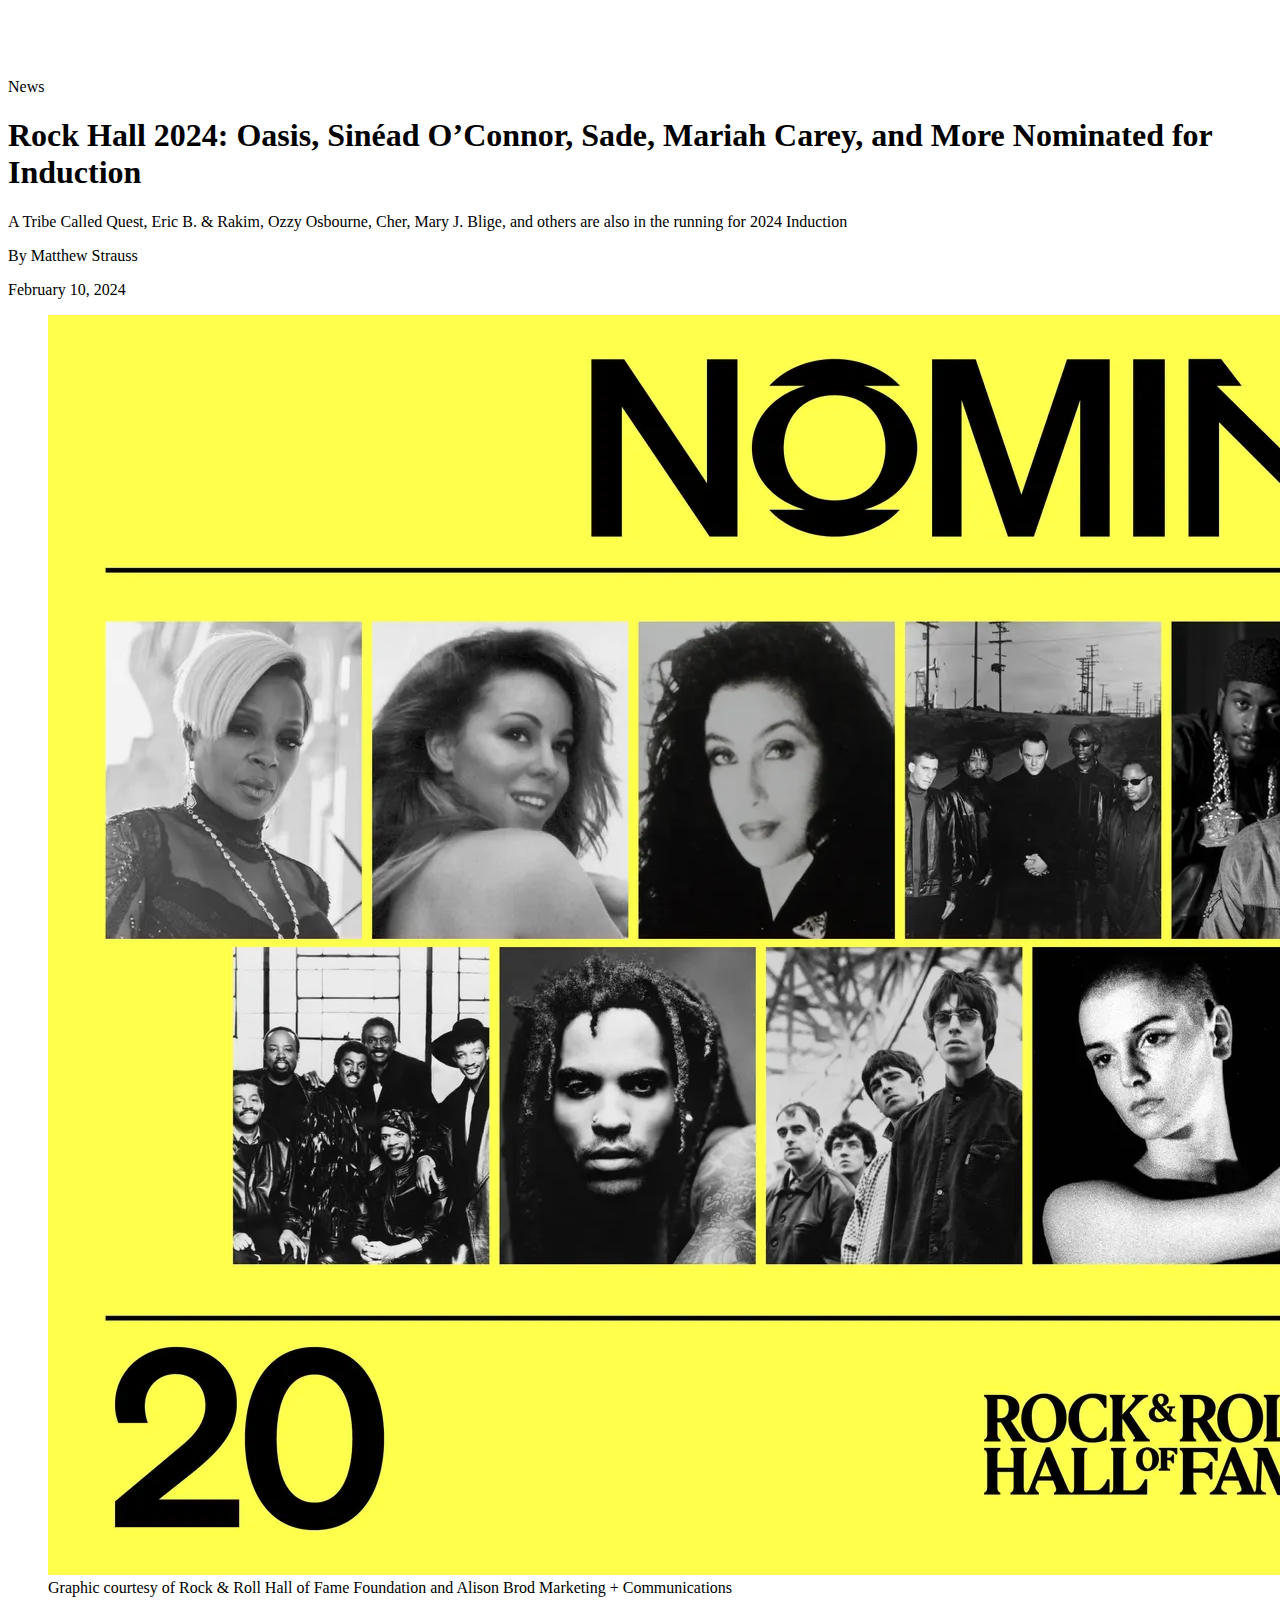
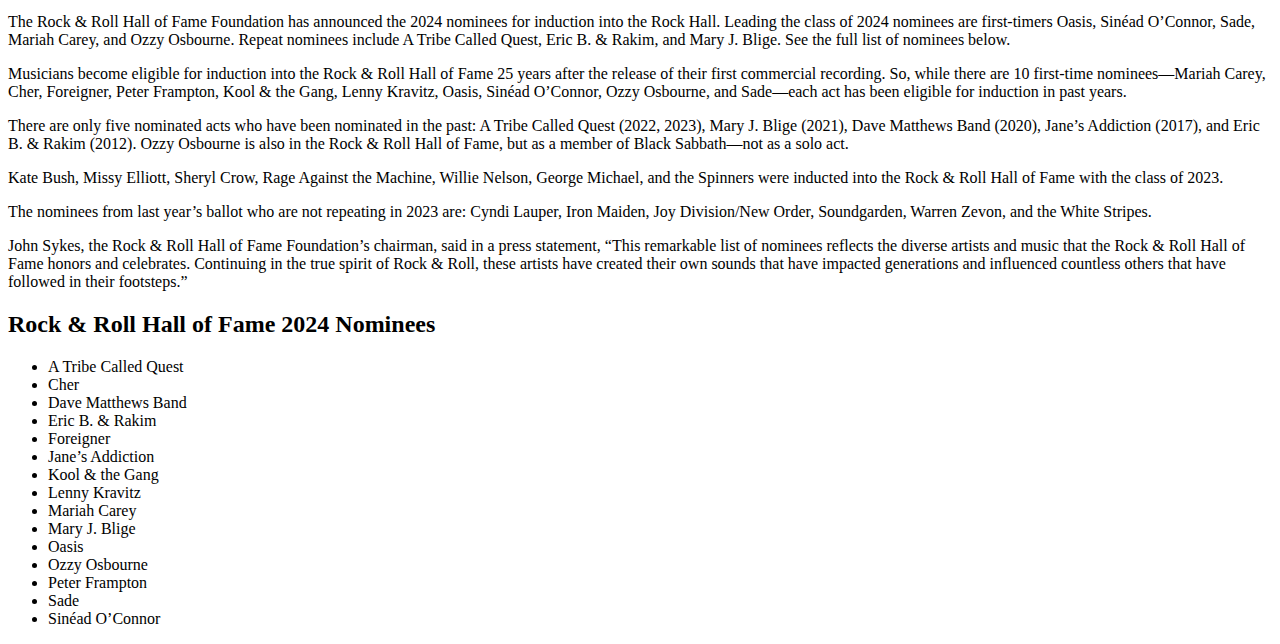
==== screenshot/index.html @ 65d8dad9 "added content to index" ====
<!DOCTYPE html>
<html lang="en">
<head>
    <meta charset="UTF-8">
    <meta name="viewport" content="width=device-width, initial-scale=1.0">
    <title>2024 Rock hall nominees</title>
    <link rel="stylesheet" href="css/style.css">

    <link rel="preconnect" href="https://fonts.googleapis.com">
    <link rel="preconnect" href="https://fonts.gstatic.com" crossorigin>
    <link href="https://fonts.googleapis.com/css2?family=Open+Sans:ital,wdth,wght@0,75..100,300..800;1,75..100,300..800&family=Vesper+Libre:wght@400;700&display=swap" rel="stylesheet">
</head>

<header>
    <img src="/images/pitchfork-logo.svg" alt="">
</header>

<body>
    <main>
    <article>
        <p> News </p>
        <h1>Rock Hall 2024: Oasis, Sinéad O’Connor, Sade, Mariah Carey, and More Nominated for Induction</h1>

        <p>A Tribe Called Quest, Eric B. & Rakim, Ozzy Osbourne, Cher, Mary J. Blige, and others are also in the running for 2024 Induction</p>

        <p> By Matthew Strauss</p>

        <p>February 10, 2024</p>
   
    
        <figure>
            <img src="/images/rock-hall-of-fame-2024.webp" alt="">
            <figcaption>Graphic courtesy of Rock & Roll Hall of Fame Foundation and Alison Brod Marketing + Communications</figcaption>
        </figure>
   
        <p>The Rock & Roll Hall of Fame Foundation has announced the 2024 nominees for induction into the Rock Hall. Leading the class of 2024 nominees are first-timers Oasis, Sinéad O’Connor, Sade, Mariah Carey, and Ozzy Osbourne. Repeat nominees include A Tribe Called Quest, Eric B. & Rakim, and Mary J. Blige. See the full list of nominees below.</p>

        <p>Musicians become eligible for induction into the Rock & Roll Hall of Fame 25 years after the release of their first commercial recording. So, while there are 10 first-time nominees—Mariah Carey, Cher, Foreigner, Peter Frampton, Kool & the Gang, Lenny Kravitz, Oasis, Sinéad O’Connor, Ozzy Osbourne, and Sade—each act has been eligible for induction in past years.</p>

        <p>There are only five nominated acts who have been nominated in the past: A Tribe Called Quest (2022, 2023), Mary J. Blige (2021), Dave Matthews Band (2020), Jane’s Addiction (2017), and Eric B. & Rakim (2012). Ozzy Osbourne is also in the Rock & Roll Hall of Fame, but as a member of Black Sabbath—not as a solo act.</p>

        <p>Kate Bush, Missy Elliott, Sheryl Crow, Rage Against the Machine, Willie Nelson, George Michael, and the Spinners were inducted into the Rock & Roll Hall of Fame with the class of 2023.</p>

        <p>The nominees from last year’s ballot who are not repeating in 2023 are: Cyndi Lauper, Iron Maiden, Joy Division/New Order, Soundgarden, Warren Zevon, and the White Stripes.</p>

        <p>John Sykes, the Rock & Roll Hall of Fame Foundation’s chairman, said in a press statement, “This remarkable list of nominees reflects the diverse artists and music that the Rock & Roll Hall of Fame honors and celebrates. Continuing in the true spirit of Rock & Roll, these artists have created their own sounds that have impacted generations and influenced countless others that have followed in their footsteps.”</p>

        <h2>Rock & Roll Hall of Fame 2024 Nominees </h2>

        <ul>
            <li>A Tribe Called Quest</li>
            <li>Cher</li>
            <li>Dave Matthews Band</li>
            <li>Eric B. & Rakim</li>
            <li>Foreigner</li>
            <li>Jane’s Addiction</li>
            <li>Kool & the Gang</li>
            <li>Lenny Kravitz</li>
            <li>Mariah Carey</li>
            <li>Mary J. Blige</li>
            <li>Oasis</li>
            <li>Ozzy Osbourne</li>
            <li>Peter Frampton</li>
            <li>Sade</li>
            <li>Sinéad O’Connor</li>
        </ul>

        <link rel="Visit Pitchfork for original article." href="https://pitchfork.com/news/rock-hall-2024-oasis-sinead-oconnor-sade-mariah-carey-nominated-for-induction/ ">
          
   
    </article>

    

          
    
    




      

      



      

      
   
    
    </main>
    
</body>
</html>
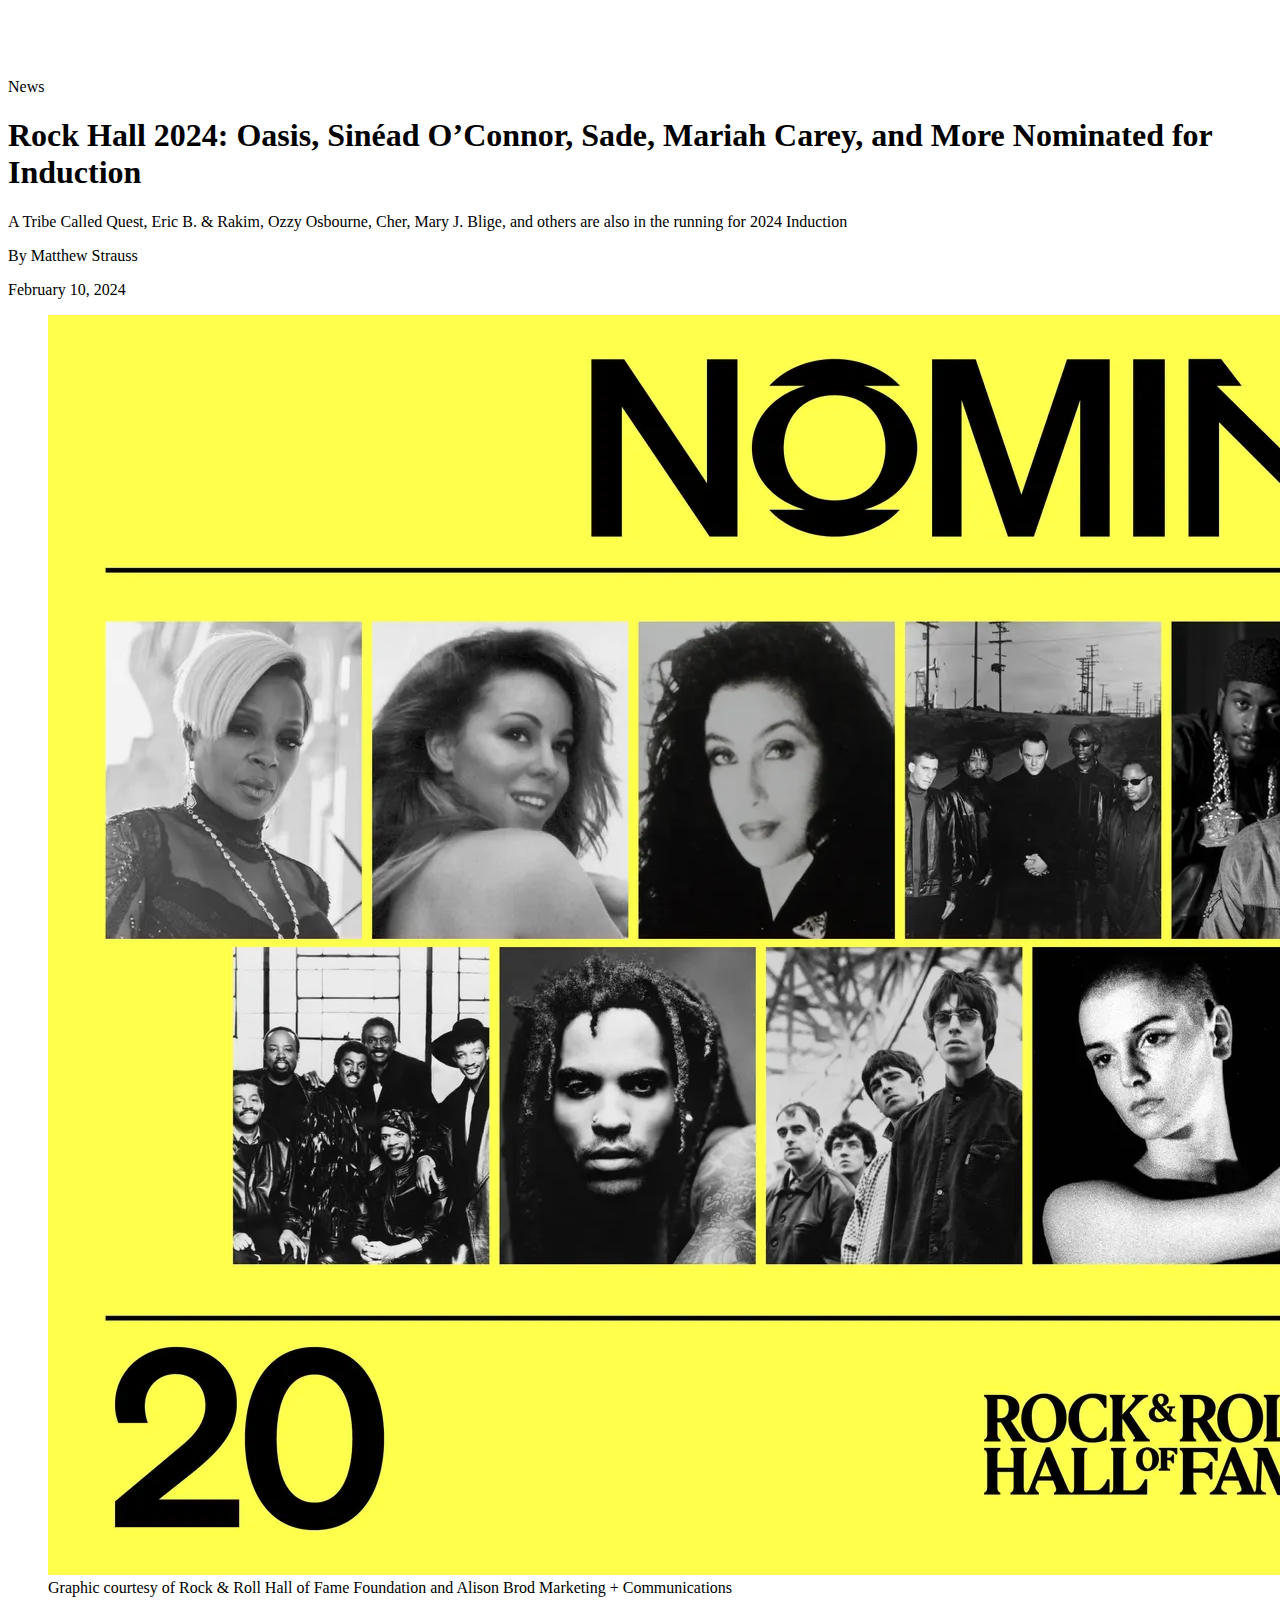
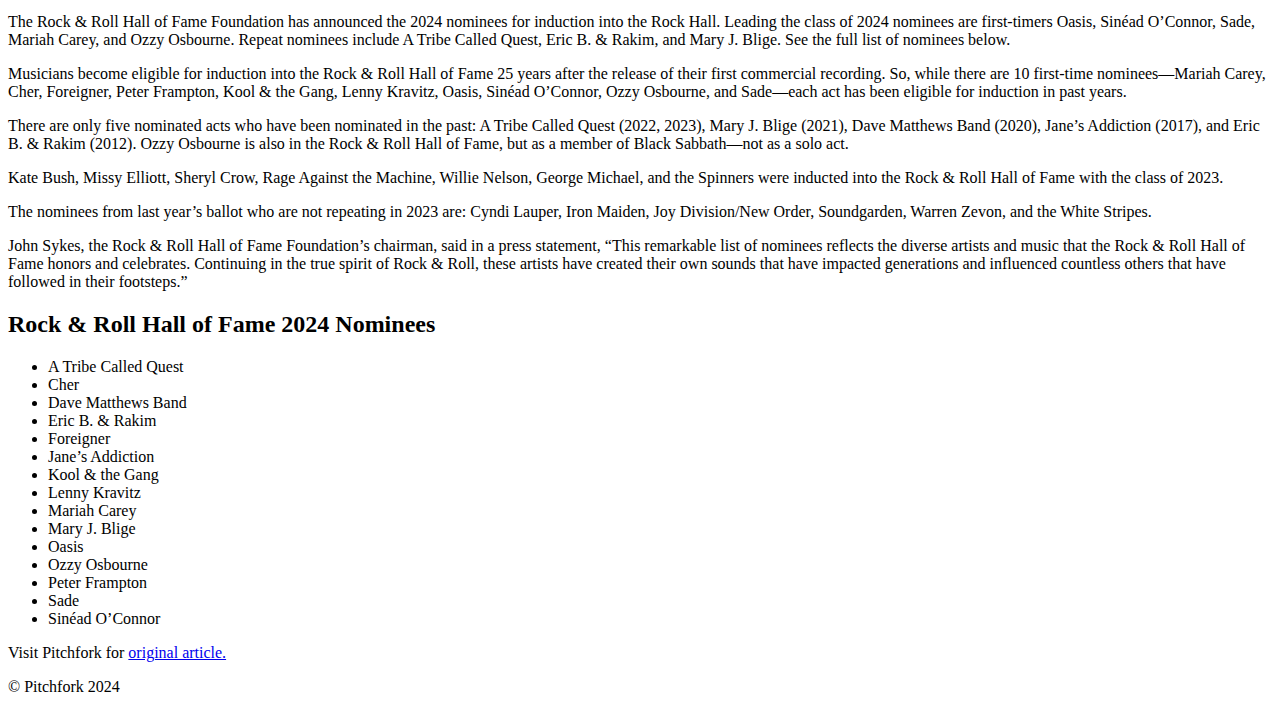
==== commit e19ff70e: "completed index" ====
--- a/screenshot/index.html
+++ b/screenshot/index.html
@@ -11,86 +11,73 @@
     <link href="https://fonts.googleapis.com/css2?family=Open+Sans:ital,wdth,wght@0,75..100,300..800;1,75..100,300..800&family=Vesper+Libre:wght@400;700&display=swap" rel="stylesheet">
 </head>
 
-<header>
-    <img src="/images/pitchfork-logo.svg" alt="">
-</header>
+
 
 <body>
+    <header>
+        <img src="/images/pitchfork-logo.svg" alt="">
+    </header>
     <main>
-    <article>
-        <p> News </p>
-        <h1>Rock Hall 2024: Oasis, Sinéad O’Connor, Sade, Mariah Carey, and More Nominated for Induction</h1>
+        <article>
+            <p> News </p>
+            <h1>Rock Hall 2024: Oasis, Sinéad O’Connor, Sade, Mariah Carey, and More Nominated for Induction</h1>
 
-        <p>A Tribe Called Quest, Eric B. & Rakim, Ozzy Osbourne, Cher, Mary J. Blige, and others are also in the running for 2024 Induction</p>
+            <p>A Tribe Called Quest, Eric B. & Rakim, Ozzy Osbourne, Cher, Mary J. Blige, and others are also in the running for 2024 Induction</p>
 
-        <p> By Matthew Strauss</p>
-
-        <p>February 10, 2024</p>
+            <div>
+                <p> By Matthew Strauss</p>
+                <p>February 10, 2024</p>
+            </div>
    
     
-        <figure>
-            <img src="/images/rock-hall-of-fame-2024.webp" alt="">
-            <figcaption>Graphic courtesy of Rock & Roll Hall of Fame Foundation and Alison Brod Marketing + Communications</figcaption>
-        </figure>
-   
-        <p>The Rock & Roll Hall of Fame Foundation has announced the 2024 nominees for induction into the Rock Hall. Leading the class of 2024 nominees are first-timers Oasis, Sinéad O’Connor, Sade, Mariah Carey, and Ozzy Osbourne. Repeat nominees include A Tribe Called Quest, Eric B. & Rakim, and Mary J. Blige. See the full list of nominees below.</p>
+            <figure>
+                <img src="/images/rock-hall-of-fame-2024.webp" alt="">
+                <figcaption>Graphic courtesy of Rock & Roll Hall of Fame Foundation and Alison Brod Marketing + Communications</figcaption>
+            </figure>
+    
+            <p>The Rock & Roll Hall of Fame Foundation has announced the 2024 nominees for induction into the Rock Hall. Leading the class of 2024 nominees are first-timers Oasis, Sinéad O’Connor, Sade, Mariah Carey, and Ozzy Osbourne. Repeat nominees include A Tribe Called Quest, Eric B. & Rakim, and Mary J. Blige. See the full list of nominees below.</p>
 
-        <p>Musicians become eligible for induction into the Rock & Roll Hall of Fame 25 years after the release of their first commercial recording. So, while there are 10 first-time nominees—Mariah Carey, Cher, Foreigner, Peter Frampton, Kool & the Gang, Lenny Kravitz, Oasis, Sinéad O’Connor, Ozzy Osbourne, and Sade—each act has been eligible for induction in past years.</p>
+            <p>Musicians become eligible for induction into the Rock & Roll Hall of Fame 25 years after the release of their first commercial recording. So, while there are 10 first-time nominees—Mariah Carey, Cher, Foreigner, Peter Frampton, Kool & the Gang, Lenny Kravitz, Oasis, Sinéad O’Connor, Ozzy Osbourne, and Sade—each act has been eligible for induction in past years.</p>
 
-        <p>There are only five nominated acts who have been nominated in the past: A Tribe Called Quest (2022, 2023), Mary J. Blige (2021), Dave Matthews Band (2020), Jane’s Addiction (2017), and Eric B. & Rakim (2012). Ozzy Osbourne is also in the Rock & Roll Hall of Fame, but as a member of Black Sabbath—not as a solo act.</p>
+            <p>There are only five nominated acts who have been nominated in the past: A Tribe Called Quest (2022, 2023), Mary J. Blige (2021), Dave Matthews Band (2020), Jane’s Addiction (2017), and Eric B. & Rakim (2012). Ozzy Osbourne is also in the Rock & Roll Hall of Fame, but as a member of Black Sabbath—not as a solo act.</p>
 
-        <p>Kate Bush, Missy Elliott, Sheryl Crow, Rage Against the Machine, Willie Nelson, George Michael, and the Spinners were inducted into the Rock & Roll Hall of Fame with the class of 2023.</p>
+            <p>Kate Bush, Missy Elliott, Sheryl Crow, Rage Against the Machine, Willie Nelson, George Michael, and the Spinners were inducted into the Rock & Roll Hall of Fame with the class of 2023.</p>
 
-        <p>The nominees from last year’s ballot who are not repeating in 2023 are: Cyndi Lauper, Iron Maiden, Joy Division/New Order, Soundgarden, Warren Zevon, and the White Stripes.</p>
+            <p>The nominees from last year’s ballot who are not repeating in 2023 are: Cyndi Lauper, Iron Maiden, Joy Division/New Order, Soundgarden, Warren Zevon, and the White Stripes.</p>
 
-        <p>John Sykes, the Rock & Roll Hall of Fame Foundation’s chairman, said in a press statement, “This remarkable list of nominees reflects the diverse artists and music that the Rock & Roll Hall of Fame honors and celebrates. Continuing in the true spirit of Rock & Roll, these artists have created their own sounds that have impacted generations and influenced countless others that have followed in their footsteps.”</p>
+            <p>John Sykes, the Rock & Roll Hall of Fame Foundation’s chairman, said in a press statement,
+                <q>This remarkable list of nominees reflects the diverse artists and music that the Rock & Roll Hall of Fame honors and celebrates. Continuing in the true spirit of Rock & Roll, these artists have created their own sounds that have impacted generations and influenced countless others that have followed in their footsteps.</q> 
+            </p>
 
-        <h2>Rock & Roll Hall of Fame 2024 Nominees </h2>
+            <h2>Rock & Roll Hall of Fame 2024 Nominees </h2>
 
-        <ul>
-            <li>A Tribe Called Quest</li>
-            <li>Cher</li>
-            <li>Dave Matthews Band</li>
-            <li>Eric B. & Rakim</li>
-            <li>Foreigner</li>
-            <li>Jane’s Addiction</li>
-            <li>Kool & the Gang</li>
-            <li>Lenny Kravitz</li>
-            <li>Mariah Carey</li>
-            <li>Mary J. Blige</li>
-            <li>Oasis</li>
-            <li>Ozzy Osbourne</li>
-            <li>Peter Frampton</li>
-            <li>Sade</li>
-            <li>Sinéad O’Connor</li>
-        </ul>
-
-        <link rel="Visit Pitchfork for original article." href="https://pitchfork.com/news/rock-hall-2024-oasis-sinead-oconnor-sade-mariah-carey-nominated-for-induction/ ">
+            <ul>
+                <li>A Tribe Called Quest</li>
+                <li>Cher</li>
+                <li>Dave Matthews Band</li>
+                <li>Eric B. & Rakim</li>
+                <li>Foreigner</li>
+                <li>Jane’s Addiction</li>
+                <li>Kool & the Gang</li>
+                <li>Lenny Kravitz</li>
+                <li>Mariah Carey</li>
+                <li>Mary J. Blige</li>
+                <li>Oasis</li>
+                <li>Ozzy Osbourne</li>
+                <li>Peter Frampton</li>
+                <li>Sade</li>
+                <li>Sinéad O’Connor</li>
+            </ul>
+            
+        <p>Visit Pitchfork for 
+        <a href="https://pitchfork.com/news/rock-hall-2024-oasis-sinead-oconnor-sade-mariah-carey-nominated-for-induction/ " target="_blank"> original article. </a> </p>
           
    
     </article>
-
-    
-
-          
-    
-    
-
-
-
-
-      
-
-      
-
-
-
-      
-
-      
    
-    
     </main>
-    
+    <footer>
+        <p>&copy; Pitchfork 2024</p>
+    </footer>
 </body>
 </html>